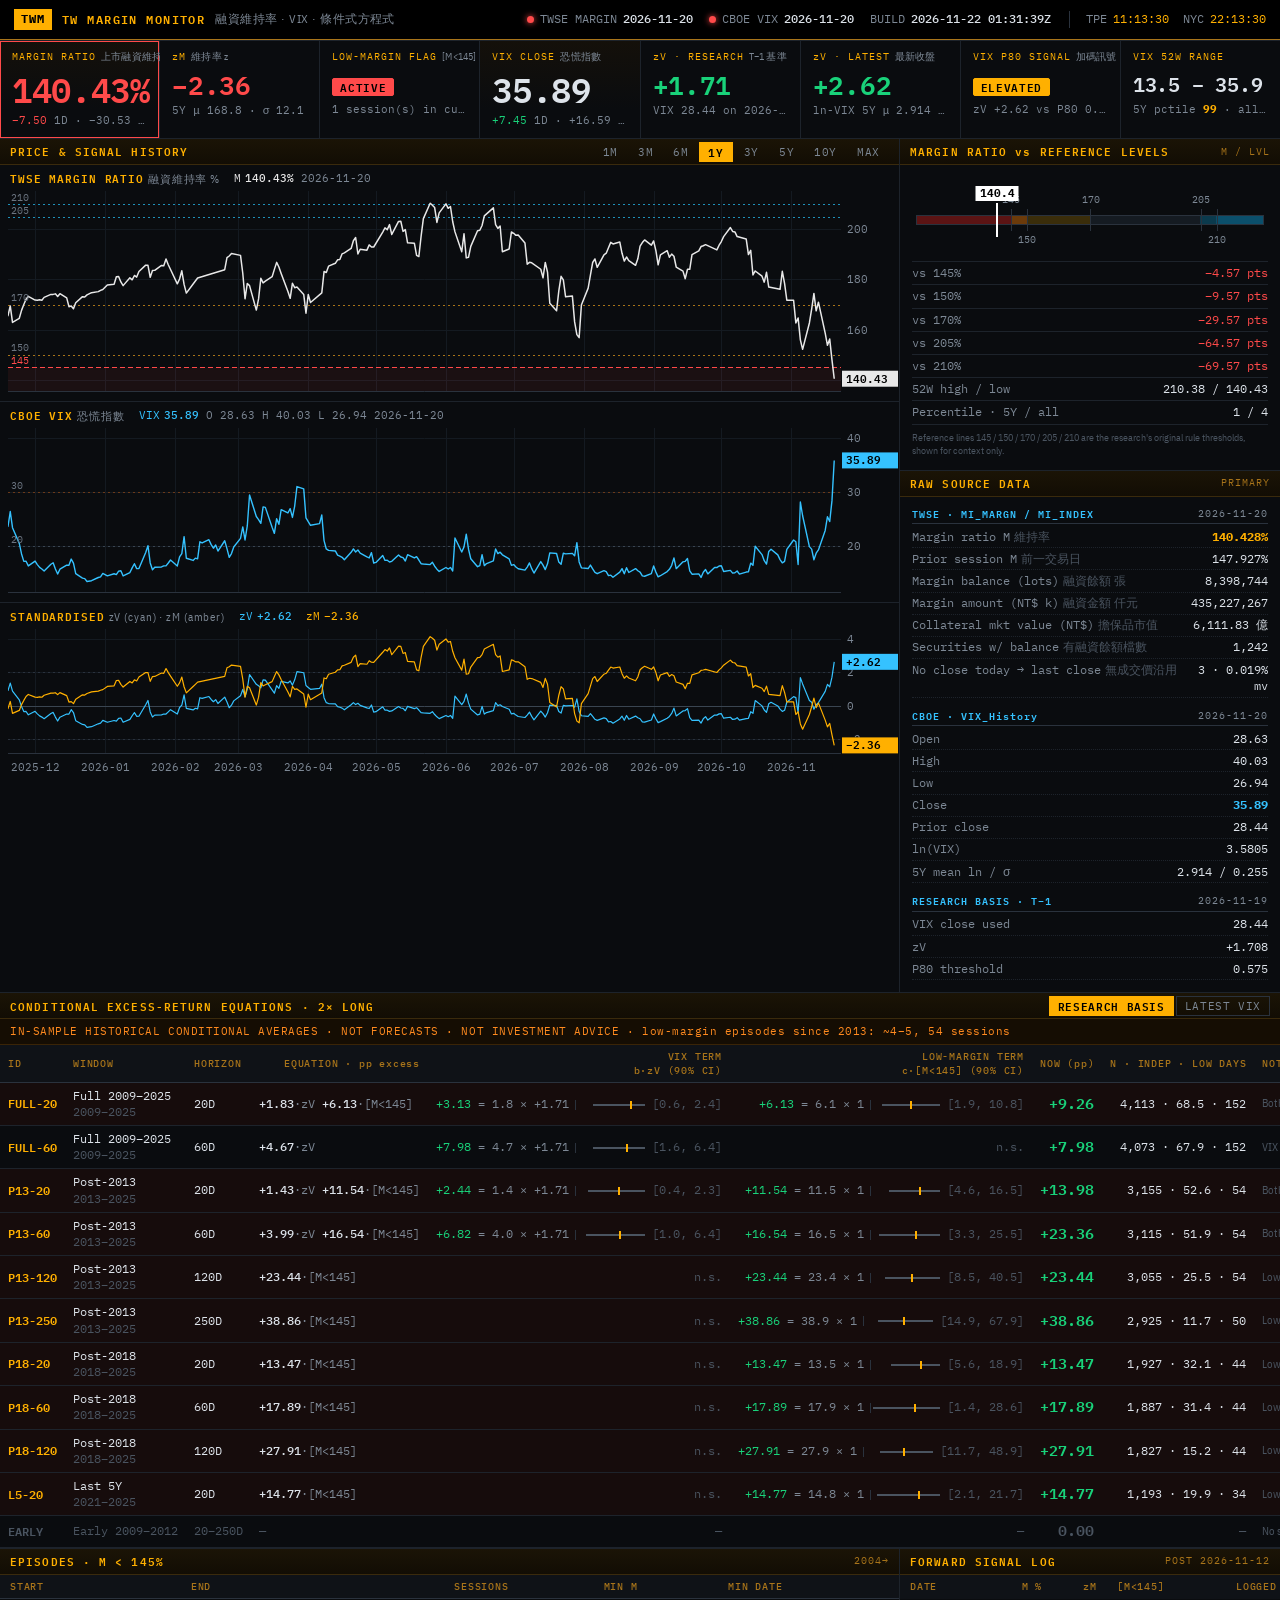
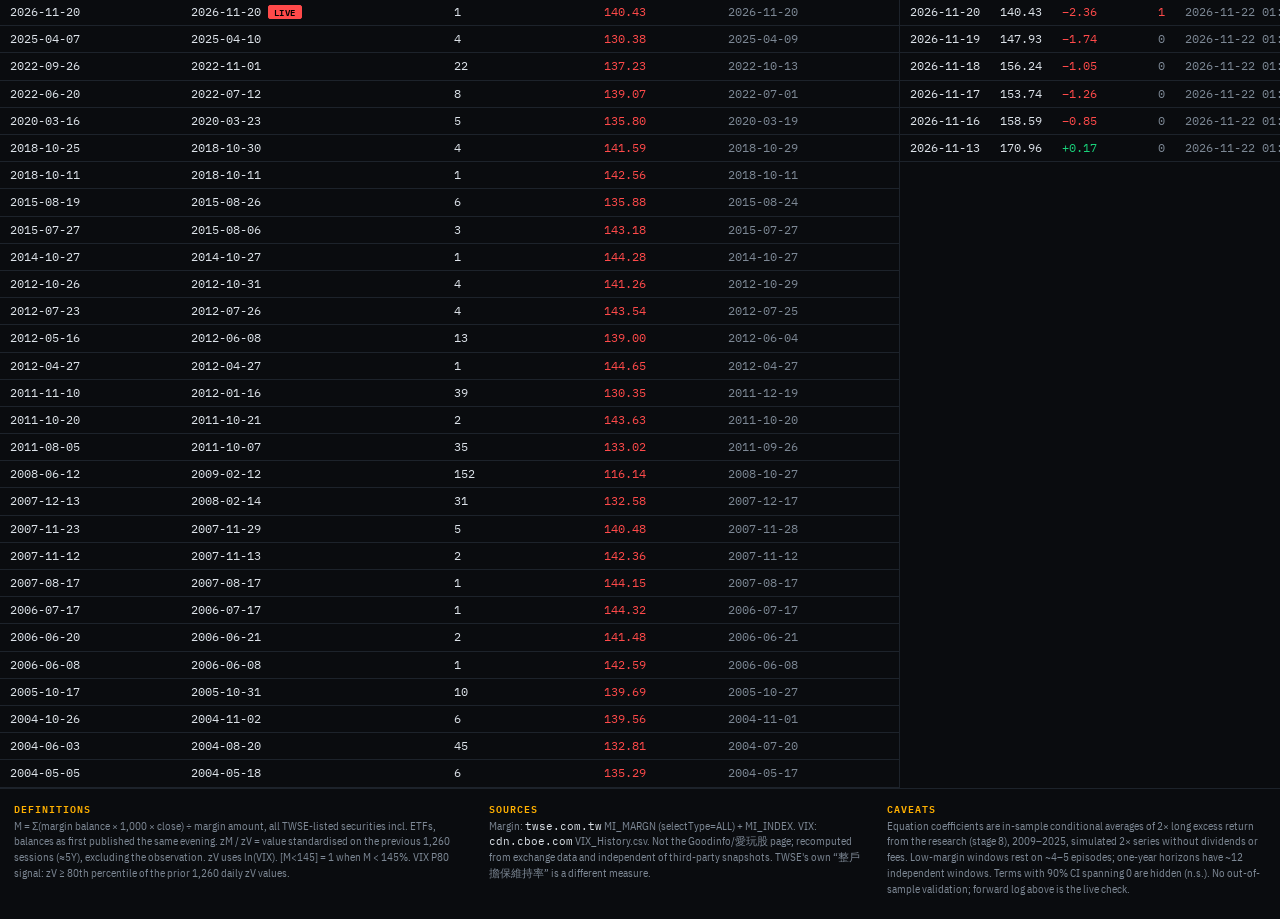
==== site/index.html @ 9c736bca "Initial commit: TW margin monitor (pipeline, dashboard, workflow) Co-Authored-By: Claude Sonnet 5.5 " ====
<!doctype html>
<html lang="en">
<head>
<meta charset="utf-8">
<meta name="viewport" content="width=device-width, initial-scale=1">
<title>TW Margin Monitor</title>
<meta name="description" content="Taiwan listed-market margin maintenance ratio and VIX monitor with regime-conditional excess-return equations.">
<link rel="preconnect" href="https://fonts.googleapis.com">
<link rel="preconnect" href="https://fonts.gstatic.com" crossorigin>
<link href="https://fonts.googleapis.com/css2?family=IBM+Plex+Mono:wght@400;500;600;700&family=IBM+Plex+Sans+Condensed:wght@400;500;600&display=swap" rel="stylesheet">
<link rel="stylesheet" href="style.css">
</head>
<body>
<div class="app" id="app">

  <!-- ===== COMMAND BAR ===== -->
  <header class="cmdbar">
    <div class="brand"><span class="brand-box">TWM</span><span class="brand-name">TW MARGIN MONITOR</span><span class="brand-sub">融資維持率 · VIX · 條件式方程式</span></div>
    <div class="feeds" id="feeds"></div>
    <div class="clocks">
      <div class="clk"><span class="k">TPE</span><span id="clkTPE">--:--:--</span></div>
      <div class="clk"><span class="k">NYC</span><span id="clkNYC">--:--:--</span></div>
    </div>
  </header>

  <!-- ===== STATUS STRIP ===== -->
  <section class="strip" id="strip" aria-label="Key readings"></section>

  <!-- ===== MAIN GRID ===== -->
  <main class="grid">

    <section class="panel charts" aria-label="Charts">
      <div class="ptitle">
        <span class="pt">PRICE &amp; SIGNAL HISTORY</span>
        <span class="range" id="range" role="tablist" aria-label="Range"></span>
      </div>
      <div class="chartwrap" id="chartwrap">
        <div class="pane" id="pane1"><canvas></canvas><div class="legend"></div></div>
        <div class="pane" id="pane2"><canvas></canvas><div class="legend"></div></div>
        <div class="pane" id="pane3"><canvas></canvas><div class="legend"></div></div>
      </div>
    </section>

    <aside class="side">
      <section class="panel" id="ladder">
        <div class="ptitle"><span class="pt">MARGIN RATIO vs REFERENCE LEVELS</span><span class="pc">M / LVL</span></div>
        <div class="pbody" id="ladderBody"></div>
      </section>
      <section class="panel" id="raw">
        <div class="ptitle"><span class="pt">RAW SOURCE DATA</span><span class="pc">PRIMARY</span></div>
        <div class="pbody" id="rawBody"></div>
      </section>
    </aside>

    <section class="panel models" id="models">
      <div class="ptitle">
        <span class="pt">CONDITIONAL EXCESS-RETURN EQUATIONS · 2× LONG</span>
        <span class="seg" id="basis" role="tablist" aria-label="VIX basis">
          <button data-b="research" class="on" title="Strict research definition: VIX of the last US session before the Taiwan date">RESEARCH BASIS</button>
          <button data-b="latest" title="Most recent VIX close available now">LATEST VIX</button>
        </span>
      </div>
      <div class="warn">IN-SAMPLE HISTORICAL CONDITIONAL AVERAGES &middot; NOT FORECASTS &middot; NOT INVESTMENT ADVICE &middot; low-margin episodes since 2013: ~4–5, 54 sessions</div>
      <div class="tablewrap"><table id="mtable"></table></div>
    </section>

    <section class="panel episodes" id="episodes">
      <div class="ptitle"><span class="pt">EPISODES · M &lt; 145%</span><span class="pc">2004→</span></div>
      <div class="tablewrap"><table id="etable"></table></div>
    </section>

    <section class="panel forward" id="forward">
      <div class="ptitle"><span class="pt">FORWARD SIGNAL LOG</span><span class="pc">POST 2026-11-12</span></div>
      <div class="tablewrap"><table id="ftable"></table></div>
    </section>

  </main>

  <footer class="foot" id="foot"></footer>
</div>
<script src="app.js"></script>
</body>
</html>
---- site/style.css ----
:root{
  --bg:#000;
  --panel:#0a0c0f;
  --panel2:#0f1217;
  --line:#1d232b;
  --line2:#2a323d;
  --amber:#ffb000;
  --amber-dim:#a8741a;
  --txt:#dde3ea;
  --mute:#7d8895;
  --faint:#4a5460;
  --up:#19d27a;
  --dn:#ff4a4a;
  --cyan:#35c2ff;
  --warn:#ff8a1f;
  --mono:"IBM Plex Mono","JetBrains Mono",ui-monospace,"Cascadia Mono",Consolas,monospace;
  --cond:"IBM Plex Sans Condensed","Arial Narrow",Arial,sans-serif;
}
*{box-sizing:border-box;margin:0;padding:0}
html,body{background:var(--bg);color:var(--txt);font-family:var(--mono);font-size:12px;line-height:1.35;-webkit-font-smoothing:antialiased}
body{min-height:100vh}
.app{display:flex;flex-direction:column;gap:1px;background:var(--line);min-height:100vh;max-width:1760px;margin:0 auto}
button{font:inherit;color:inherit;background:none;border:0;cursor:pointer}
.num{font-variant-numeric:tabular-nums}

/* command bar */
.cmdbar{display:flex;align-items:center;gap:18px;background:#000;padding:0 14px;height:40px;border-bottom:1px solid var(--amber-dim)}
.brand{display:flex;align-items:center;gap:10px;white-space:nowrap}
.brand-box{background:var(--amber);color:#000;font-weight:700;padding:2px 7px;letter-spacing:.08em}
.brand-name{color:var(--amber);font-weight:600;letter-spacing:.12em}
.brand-sub{color:var(--mute);font-family:var(--cond);letter-spacing:.04em}
.feeds{display:flex;gap:16px;margin-left:auto;align-items:center;white-space:nowrap}
.feed{display:flex;align-items:center;gap:6px;color:var(--mute)}
.feed b{color:var(--txt);font-weight:500}
.led{width:7px;height:7px;border-radius:50%;background:var(--up);box-shadow:0 0 6px var(--up)}
.led.stale{background:var(--warn);box-shadow:0 0 6px var(--warn)}
.led.dead{background:var(--dn);box-shadow:0 0 6px var(--dn)}
.clocks{display:flex;gap:14px;padding-left:16px;border-left:1px solid var(--line2)}
.clk{display:flex;gap:6px;color:var(--amber)}
.clk .k{color:var(--mute)}

/* status strip */
.strip{display:grid;grid-template-columns:repeat(8,1fr);gap:1px;background:var(--line)}
.tile{background:var(--panel);padding:9px 12px 10px;min-width:0;position:relative}
.tile .lbl{color:var(--amber);font-size:10px;letter-spacing:.1em;white-space:nowrap}
.tile .lbl i{font-style:normal;color:var(--mute);font-family:var(--cond);letter-spacing:.02em;margin-left:5px}
.tile .val{font-size:26px;font-weight:600;letter-spacing:-.01em;margin:3px 0 1px;font-variant-numeric:tabular-nums;white-space:nowrap}
.tile .sub{color:var(--mute);font-size:11px;white-space:nowrap;overflow:hidden;text-overflow:ellipsis}
.tile.hero{background:linear-gradient(180deg,#14100a,#0a0c0f 70%)}
.tile.hero .val{font-size:34px}
.tile.alert{box-shadow:inset 0 0 0 1px var(--dn)}
.tile.alert .val{color:var(--dn)}
.up{color:var(--up)}.dn{color:var(--dn)}.am{color:var(--amber)}.cy{color:var(--cyan)}.mu{color:var(--mute)}
.pill{display:inline-block;padding:1px 7px;font-size:11px;font-weight:600;letter-spacing:.06em;border:1px solid currentColor;border-radius:2px}
.pill.on{background:var(--dn);color:#000;border-color:var(--dn);animation:pulse 2s ease-in-out infinite}
.pill.on.am{background:var(--amber);border-color:var(--amber)}
.pill.off{color:var(--faint)}
@keyframes pulse{50%{opacity:.62}}
@media (prefers-reduced-motion:reduce){.pill.on{animation:none}}

/* grid */
.grid{display:grid;grid-template-columns:minmax(0,1fr) 380px;grid-template-areas:"charts side" "models models" "episodes forward";gap:1px;background:var(--line)}
.charts{grid-area:charts}.side{grid-area:side;display:flex;flex-direction:column;gap:1px;background:var(--line)}
.models{grid-area:models}.episodes{grid-area:episodes}.forward{grid-area:forward}
.grid{grid-template-columns:minmax(0,1fr) 380px}
.episodes,.forward{}
.panel{background:var(--panel);min-width:0}
.ptitle{display:flex;align-items:center;gap:10px;height:26px;padding:0 10px;background:linear-gradient(180deg,#1b1406,#120d04);border-bottom:1px solid #3a2a0c}
.pt{color:var(--amber);font-weight:600;letter-spacing:.1em;font-size:11px;white-space:nowrap}
.pc{margin-left:auto;color:var(--amber-dim);font-size:10px;letter-spacing:.1em}
.pbody{padding:10px 12px 12px}

/* range + segmented */
.range,.seg{margin-left:auto;display:flex;gap:2px}
.range button,.seg button{padding:2px 8px;color:var(--mute);font-size:10.5px;letter-spacing:.06em;border:1px solid transparent}
.range button:hover,.seg button:hover{color:var(--txt)}
.range button.on,.seg button.on{color:#000;background:var(--amber);font-weight:600}
.seg button{border-color:var(--line2)}
.seg button.on{border-color:var(--amber)}

/* charts */
.chartwrap{display:flex;flex-direction:column;gap:1px;background:var(--line)}
.pane{position:relative;background:var(--panel);height:236px}
.pane:nth-child(2){height:200px}
.pane:nth-child(3){height:172px}
.pane canvas{position:absolute;inset:0;width:100%;height:100%;display:block;cursor:crosshair}
.legend{position:absolute;left:10px;top:6px;display:flex;gap:14px;pointer-events:none;font-size:11px;white-space:nowrap}
.legend .t{color:var(--amber);letter-spacing:.08em;font-weight:600}
.legend .t i{font-style:normal;color:var(--mute);font-weight:400;font-family:var(--cond);margin-left:4px}
.legend .it b{font-weight:500;margin-left:4px;font-variant-numeric:tabular-nums}

/* ladder */
.lad{position:relative;height:74px;margin:6px 4px 0}
.lad-bar{position:absolute;left:0;right:0;top:34px;height:10px;display:flex;border:1px solid var(--line2)}
.lad-bar span{display:block;height:100%}
.lad-tick{position:absolute;top:28px;width:1px;height:22px;background:var(--line2)}
.lad-tick em{position:absolute;top:-16px;left:50%;transform:translateX(-50%);font-style:normal;color:var(--mute);font-size:10px}
.lad-tick.lo em{top:24px}
.lad-tick.cur{background:#fff;width:2px;top:22px;height:34px}
.lad-tick.cur em{top:-17px;color:#000;background:#fff;padding:0 4px;font-weight:700;font-size:11px}
.lad-tick.cur::after{content:"";position:absolute;left:-4px;bottom:-6px;border:5px solid transparent;border-bottom:0;border-top:6px solid #fff;display:none}
table.dist{width:100%;border-collapse:collapse;margin-top:6px}
table.dist td{padding:3px 0;border-top:1px solid var(--line);font-variant-numeric:tabular-nums}
table.dist td:first-child{color:var(--mute)}
table.dist td:last-child{text-align:right}
.lvl-note{color:var(--faint);font-size:10px;margin-top:6px;font-family:var(--cond)}

/* raw */
.rawgrp{margin-bottom:11px}
.rawgrp:last-child{margin-bottom:0}
.rawgrp h4{font-weight:600;font-size:10px;letter-spacing:.1em;color:var(--cyan);padding-bottom:3px;border-bottom:1px solid var(--line2);margin-bottom:2px;display:flex;justify-content:space-between}
.rawgrp h4 span{color:var(--mute);font-weight:400}
.kv{display:flex;justify-content:space-between;gap:10px;padding:2.5px 0;border-bottom:1px dotted var(--line)}
.kv .k{color:var(--mute);white-space:nowrap}
.kv .k i{font-style:normal;font-family:var(--cond);color:var(--faint);margin-left:4px}
.kv .v{font-variant-numeric:tabular-nums;text-align:right;color:var(--txt)}

/* tables */
.warn{padding:5px 10px;color:var(--warn);font-size:10.5px;letter-spacing:.05em;background:#150d03;border-bottom:1px solid #3a2406}
.tablewrap{overflow-x:auto}
table{width:100%;border-collapse:collapse;font-variant-numeric:tabular-nums}
th{color:var(--amber-dim);font-weight:500;font-size:10px;letter-spacing:.08em;text-align:right;padding:5px 10px;border-bottom:1px solid var(--line2);white-space:nowrap;background:var(--panel2);position:sticky;top:0}
th:first-child,td:first-child{text-align:left}
td{padding:5px 10px;text-align:right;border-bottom:1px solid var(--line);white-space:nowrap}
tr:hover td{background:#10141a}
td.eq{color:var(--mute);text-align:left}
td.eq b{color:var(--txt);font-weight:500}
td.note{color:var(--faint);text-align:left;font-family:var(--cond);font-size:11px}
td .id{color:var(--amber);font-weight:600}
td .cnt{color:var(--faint)}
tr.active td{background:#160c0c}
tr.active:hover td{background:#1d1010}
.big{font-size:15px;font-weight:600}
.ci{display:inline-block;position:relative;width:70px;height:10px;vertical-align:middle;margin-left:6px}
.ci i{position:absolute;top:4px;height:2px;background:var(--faint)}
.ci b{position:absolute;top:1px;width:2px;height:8px;background:var(--amber)}
.ci u{position:absolute;top:0;width:1px;height:10px;background:var(--line2);text-decoration:none}
tr.early td{color:var(--faint)}
#mtable td,#mtable th{padding:5px 8px}
#mtable td:nth-child(-n+3),#mtable th:nth-child(-n+3){text-align:left}
#mtable td:nth-child(4){min-width:128px}
#etable td,#etable th{text-align:left}
.episodes,.forward{min-height:120px}
.empty{padding:16px 12px;color:var(--faint)}

/* footer */
.foot{background:var(--panel);padding:12px 14px 22px;color:var(--mute);font-size:10.5px;display:grid;grid-template-columns:1.2fr 1fr 1fr;gap:20px;font-family:var(--cond);line-height:1.5}
.foot b{color:var(--amber);font-family:var(--mono);font-size:10px;letter-spacing:.1em;display:block;margin-bottom:3px;font-weight:600}
.foot code{font-family:var(--mono);color:var(--txt)}

@media (max-width:1180px){
  .grid{grid-template-columns:1fr;grid-template-areas:"charts" "side" "models" "episodes" "forward"}
  .strip{grid-template-columns:repeat(4,1fr)}
  .side{flex-direction:row}.side .panel{flex:1;min-width:0}
  .foot{grid-template-columns:1fr}
  .cmdbar{height:auto;min-height:40px;flex-wrap:wrap;padding:6px 14px;gap:6px 16px}
  .feeds{flex-wrap:wrap;gap:4px 14px;white-space:normal}
  .clocks{border-left:0;padding-left:0}
}
@media (max-width:760px){
  .strip{grid-template-columns:repeat(2,1fr)}
  .side{flex-direction:column}
  .brand-sub,.clocks{display:none}
  .cmdbar{height:auto;min-height:40px;flex-wrap:wrap;padding:6px 12px;gap:6px 14px}
  .feeds{margin-left:0;flex-wrap:wrap;gap:6px 14px}
  .tile .val{font-size:22px}.tile.hero .val{font-size:28px}
  .pane{height:200px}.pane:nth-child(2){height:170px}.pane:nth-child(3){height:150px}
  .ptitle{height:auto;min-height:26px;flex-wrap:wrap;padding:3px 10px}
}
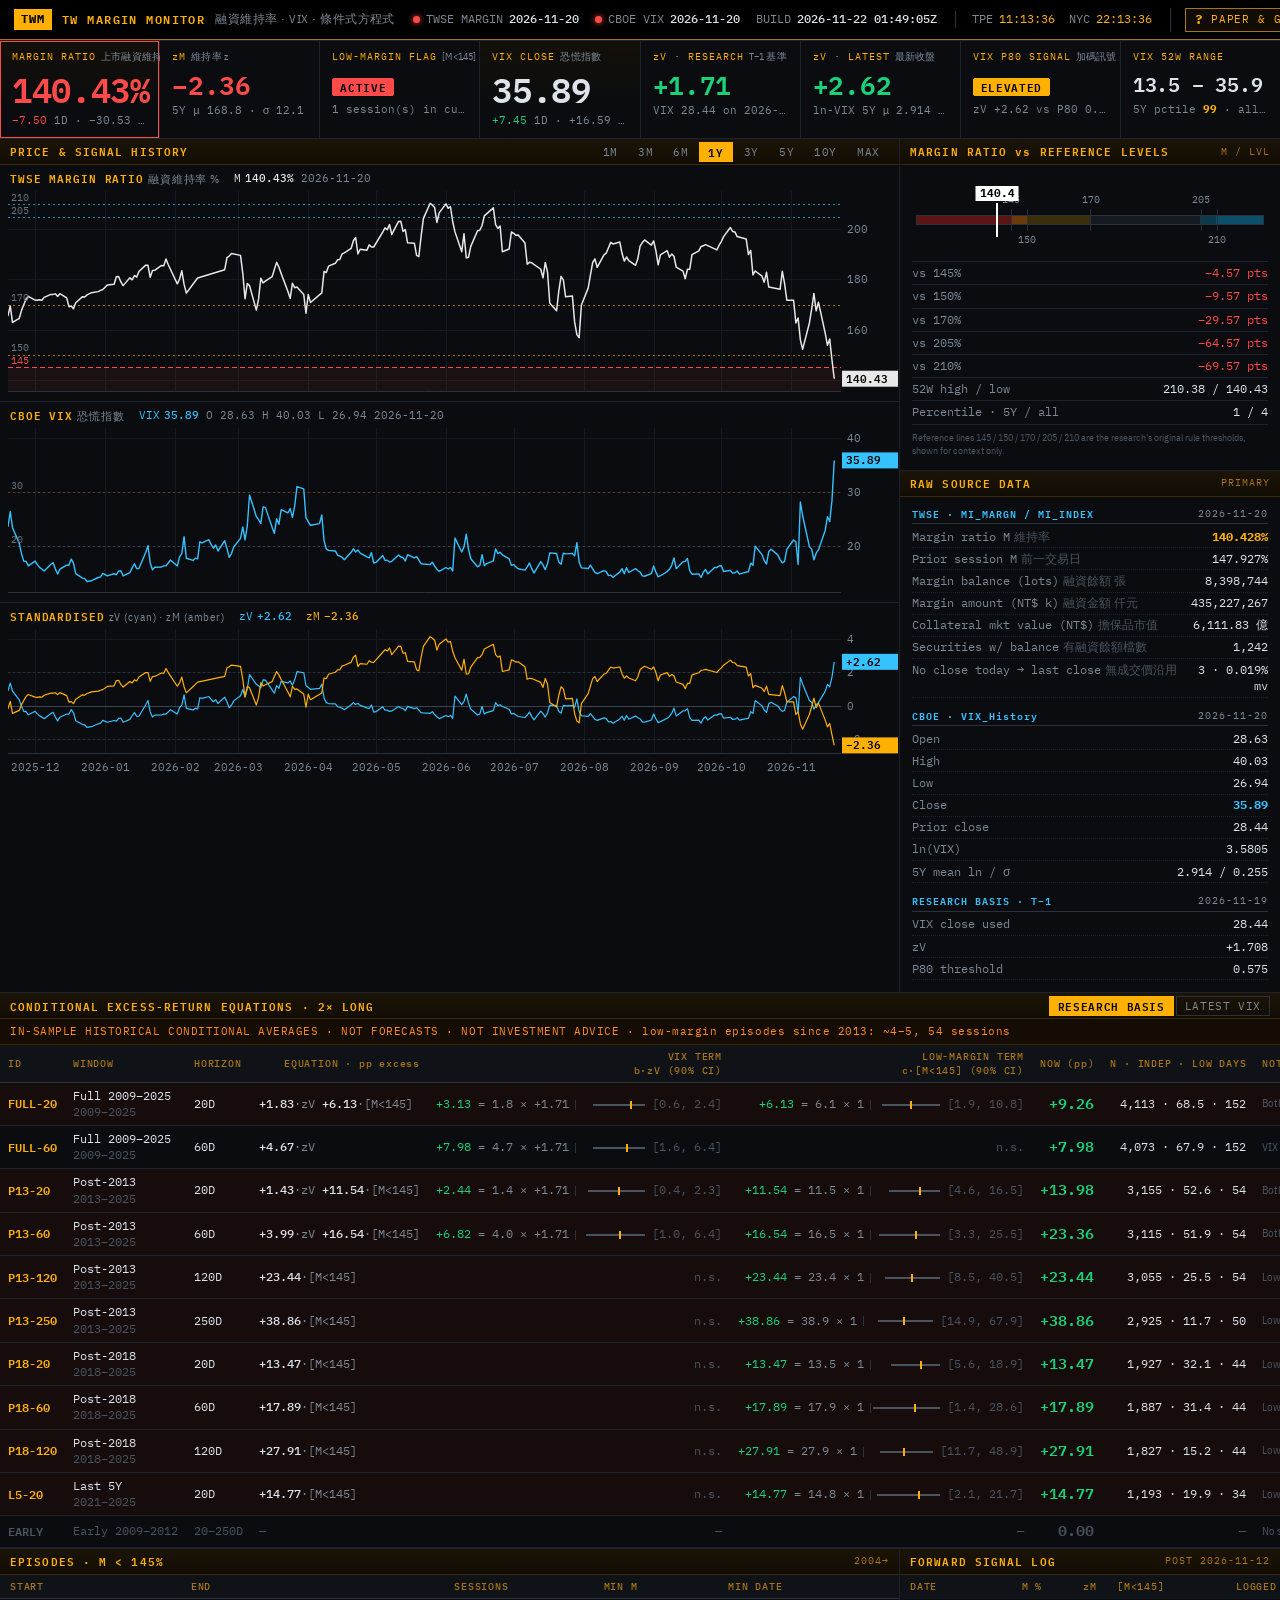
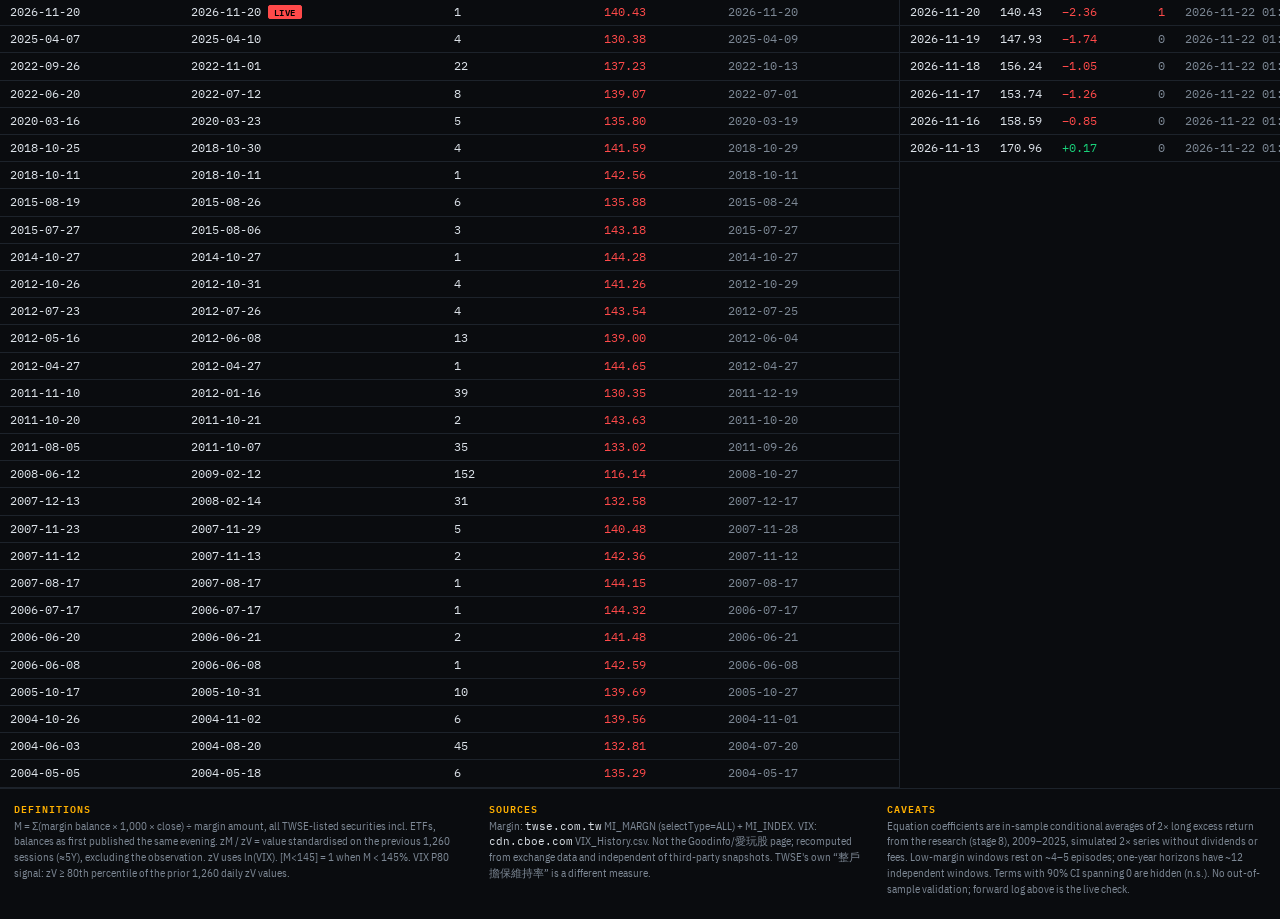
==== commit a692f5f9: "site: add fullscreen toggle, paper & guide page (additive; dashboard untouched) Co-Authored-By: Clau" ====
--- a/site/index.html
+++ b/site/index.html
@@ -21,6 +21,10 @@
       <div class="clk"><span class="k">TPE</span><span id="clkTPE">--:--:--</span></div>
       <div class="clk"><span class="k">NYC</span><span id="clkNYC">--:--:--</span></div>
     </div>
+    <nav class="tools" aria-label="Page tools">
+      <a class="tbtn" href="guide.html" title="Research paper and how-to-read guide"><span class="ico">?</span><span class="lab">PAPER &amp; GUIDE<i>論文與教學</i></span></a>
+      <button class="tbtn" id="fsBtn" type="button" aria-pressed="false" title="Enter fullscreen (F)"><span class="ico">⤢</span><span class="lab">FULLSCREEN</span></button>
+    </nav>
   </header>
 
   <!-- ===== STATUS STRIP ===== -->
@@ -79,5 +83,6 @@
   <footer class="foot" id="foot"></footer>
 </div>
 <script src="app.js"></script>
+<script src="ui.js"></script>
 </body>
 </html>
--- a/site/style.css
+++ b/site/style.css
@@ -167,3 +167,13 @@
   .pane{height:200px}.pane:nth-child(2){height:170px}.pane:nth-child(3){height:150px}
   .ptitle{height:auto;min-height:26px;flex-wrap:wrap;padding:3px 10px}
 }
+
+/* ---- header tools (fullscreen + guide link) ---- */
+.tools{display:flex;gap:6px;align-items:center;padding-left:14px;border-left:1px solid var(--line2);white-space:nowrap}
+.tbtn{display:inline-flex;align-items:center;gap:7px;height:24px;padding:0 9px;border:1px solid var(--amber-dim);color:var(--amber);background:#120d04;font-size:10.5px;letter-spacing:.08em;text-decoration:none;cursor:pointer}
+.tbtn:hover,.tbtn:focus-visible{background:var(--amber);color:#000;outline:none}
+.tbtn .ico{font-size:13px;line-height:1;font-weight:700}
+.tbtn .lab i{font-style:normal;font-family:var(--cond);letter-spacing:.02em;margin-left:6px;opacity:.75}
+.tbtn[hidden]{display:none}
+@media (max-width:760px){.tools{border-left:0;padding-left:0;width:100%}.tbtn .lab i{display:none}}
+@media (max-width:1180px){.tools{border-left:0;padding-left:0}}
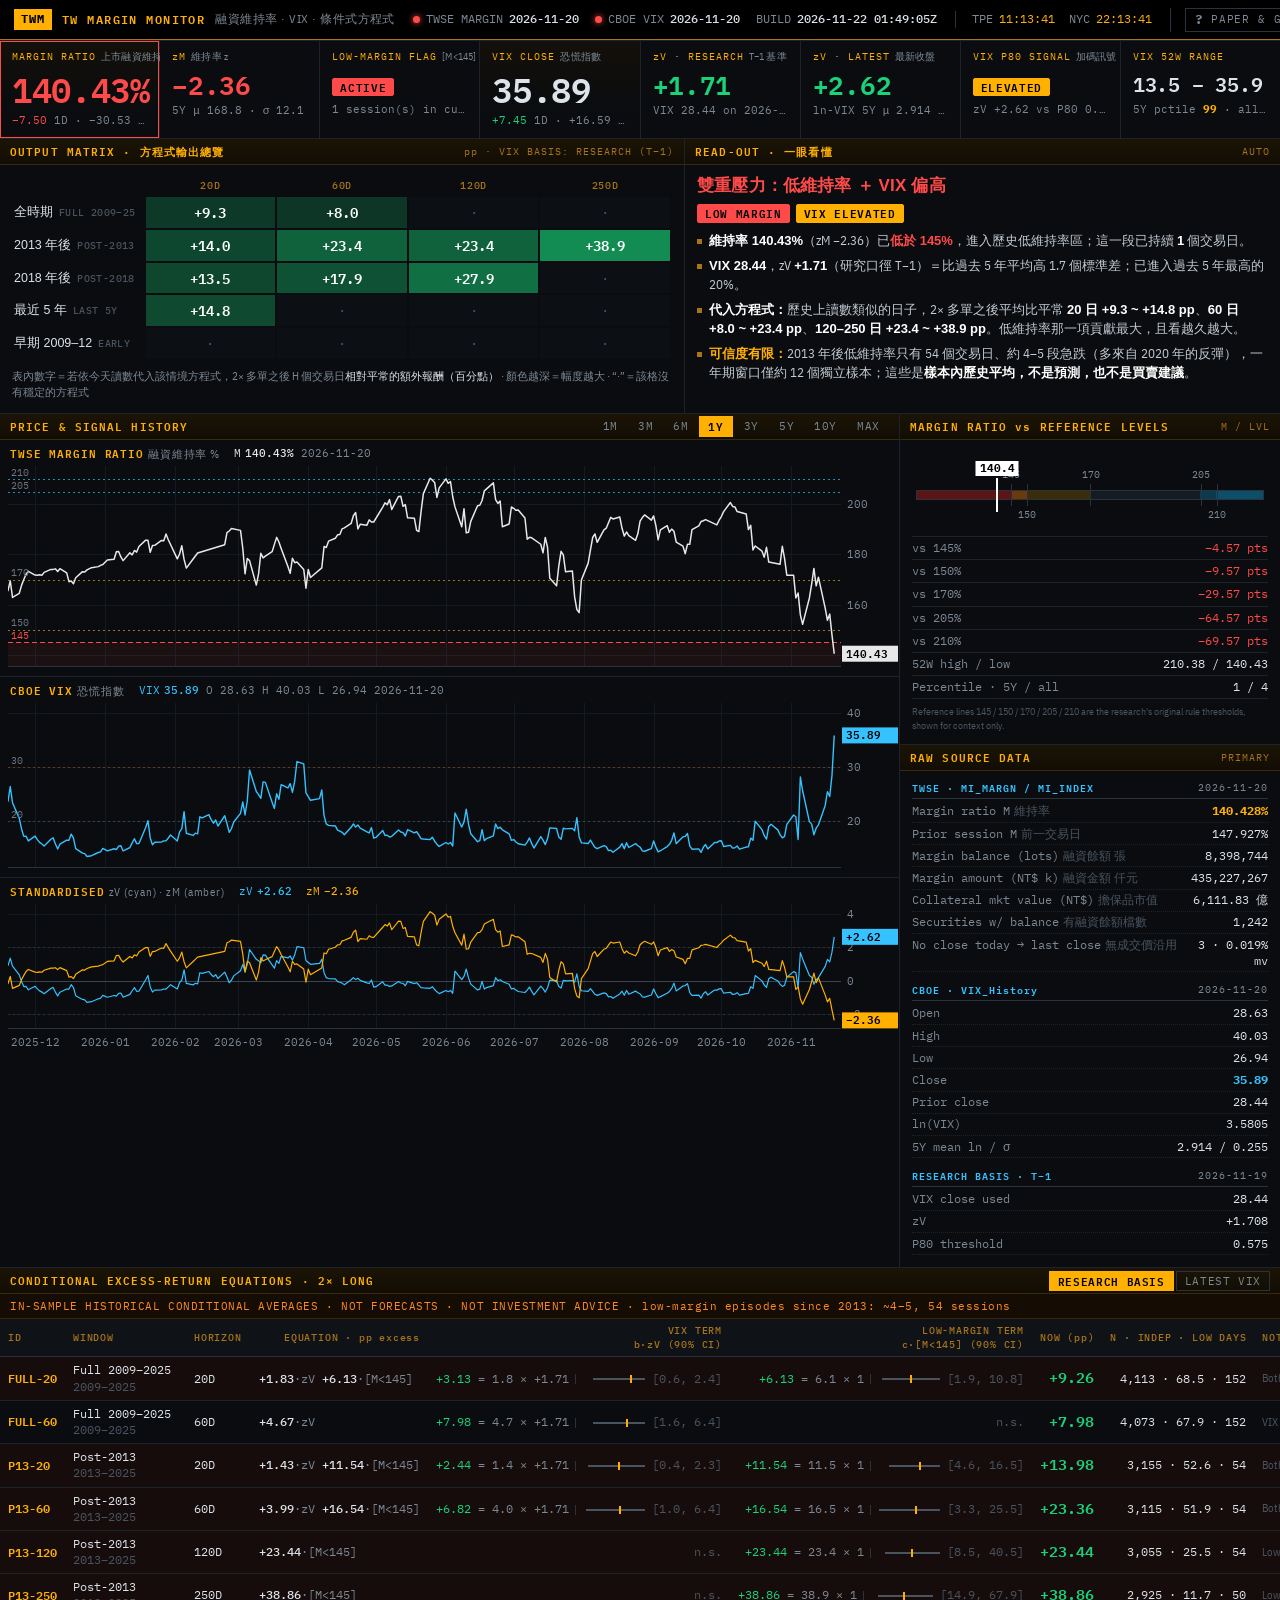
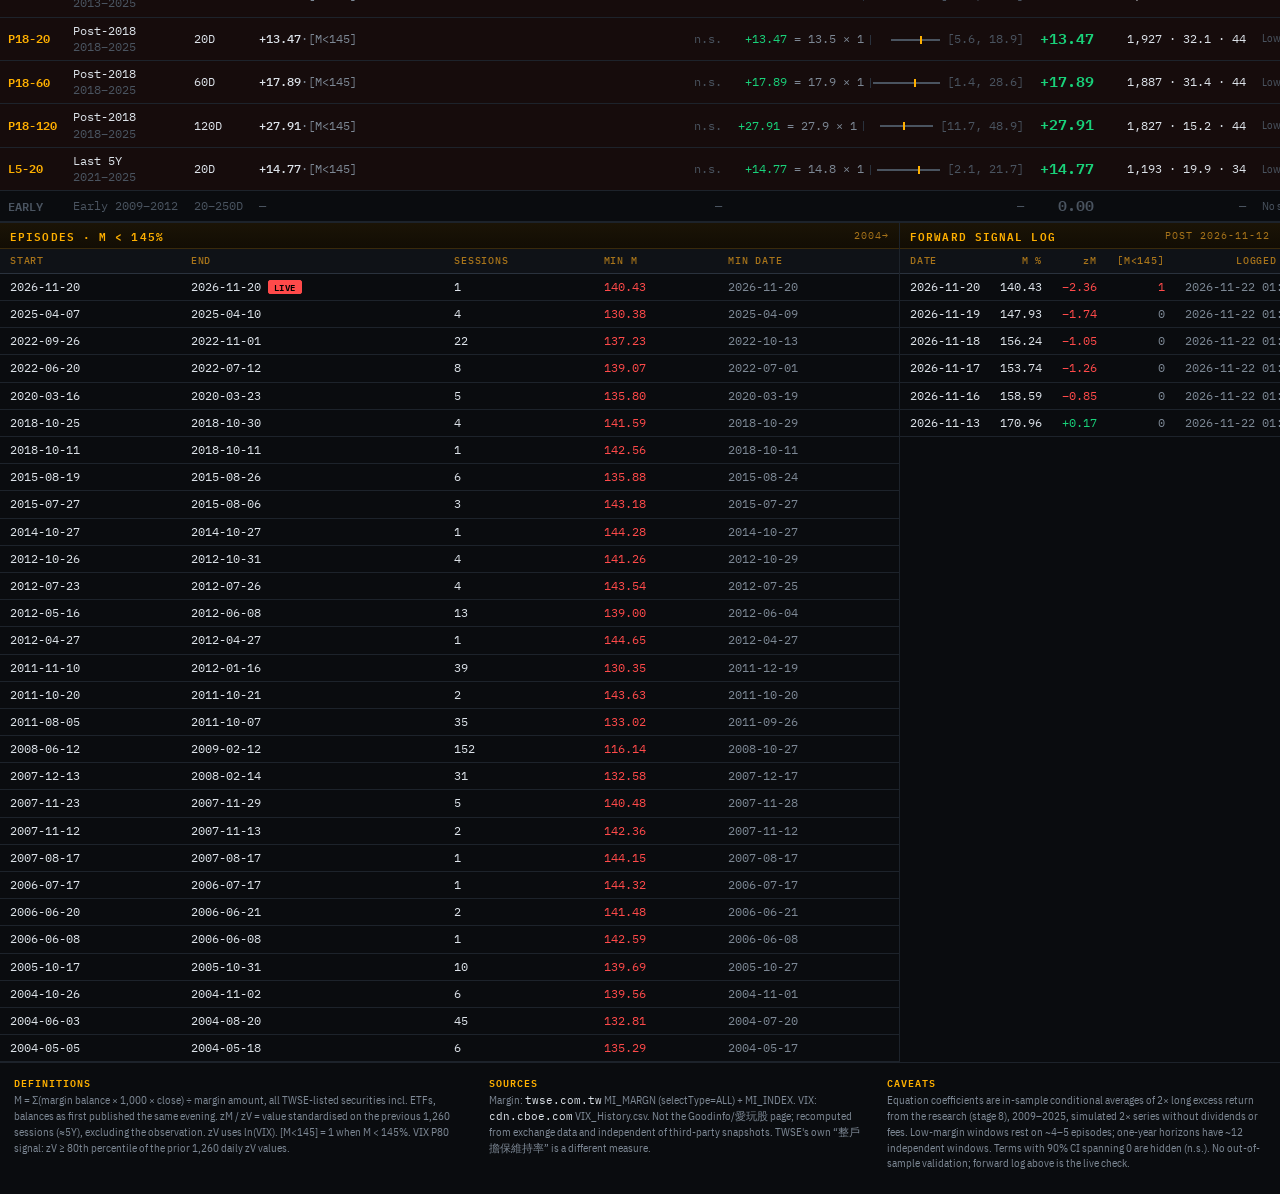
==== commit b00ce714: "site: add output summary heat-map + read-out; mute header buttons Co-Authored-By: Claude Sonnet 5.5 " ====
--- a/site/index.html
+++ b/site/index.html
@@ -29,6 +29,9 @@
 
   <!-- ===== STATUS STRIP ===== -->
   <section class="strip" id="strip" aria-label="Key readings"></section>
+
+  <!-- ===== OUTPUT SUMMARY ===== -->
+  <section class="sum" id="summary" aria-label="Equation output summary"></section>
 
   <!-- ===== MAIN GRID ===== -->
   <main class="grid">
@@ -83,6 +86,7 @@
   <footer class="foot" id="foot"></footer>
 </div>
 <script src="app.js"></script>
+<script src="summary.js"></script>
 <script src="ui.js"></script>
 </body>
 </html>
--- a/site/style.css
+++ b/site/style.css
@@ -170,10 +170,34 @@
 
 /* ---- header tools (fullscreen + guide link) ---- */
 .tools{display:flex;gap:6px;align-items:center;padding-left:14px;border-left:1px solid var(--line2);white-space:nowrap}
-.tbtn{display:inline-flex;align-items:center;gap:7px;height:24px;padding:0 9px;border:1px solid var(--amber-dim);color:var(--amber);background:#120d04;font-size:10.5px;letter-spacing:.08em;text-decoration:none;cursor:pointer}
-.tbtn:hover,.tbtn:focus-visible{background:var(--amber);color:#000;outline:none}
+.tbtn{display:inline-flex;align-items:center;gap:7px;height:24px;padding:0 9px;border:1px solid var(--line2);color:var(--mute);background:transparent;font-size:10.5px;letter-spacing:.08em;text-decoration:none;cursor:pointer}
+.tbtn:hover,.tbtn:focus-visible{color:var(--txt);border-color:#4a5460;background:#10141a;outline:none}
 .tbtn .ico{font-size:13px;line-height:1;font-weight:700}
 .tbtn .lab i{font-style:normal;font-family:var(--cond);letter-spacing:.02em;margin-left:6px;opacity:.75}
 .tbtn[hidden]{display:none}
 @media (max-width:760px){.tools{border-left:0;padding-left:0;width:100%}.tbtn .lab i{display:none}}
 @media (max-width:1180px){.tools{border-left:0;padding-left:0}}
+
+/* ---- output summary (top) ---- */
+.sum{display:grid;grid-template-columns:minmax(0,1.15fr) minmax(0,1fr);gap:1px;background:var(--line)}
+.sum-l,.sum-r{background:var(--panel);min-width:0}
+.sum-body{padding:10px 12px 12px}
+table.hm{width:100%;border-collapse:separate;border-spacing:2px;table-layout:fixed}
+table.hm th{background:none;position:static;text-align:center;color:var(--amber-dim);font-size:10px;padding:2px 0;border:0}
+table.hm th.rl{text-align:left;color:var(--txt);font-family:var(--cond);font-size:12.5px;font-weight:500;letter-spacing:0;width:30%;white-space:nowrap}
+table.hm th.rl i{font-style:normal;color:var(--faint);font-family:var(--mono);font-size:9.5px;margin-left:6px;letter-spacing:.04em}
+table.hm td{text-align:center;padding:6px 0;border:0;font-weight:600;font-size:14px;font-variant-numeric:tabular-nums}
+table.hm td.v{color:#fff;cursor:help}
+table.hm td.na{color:var(--faint);background:#0c0f13;font-weight:400}
+table.hm tr:hover td{background:revert-layer}
+.hm-leg{margin-top:8px;color:var(--mute);font-size:11px;font-family:var(--cond);line-height:1.45}
+.hm-leg b{color:var(--txt);font-weight:500}
+.sum-head{font-family:var(--cond);font-size:17px;font-weight:600;letter-spacing:.01em;margin-bottom:6px}
+.sum-pills{display:flex;gap:6px;margin-bottom:8px;flex-wrap:wrap}
+.sum-r ul{list-style:none;display:flex;flex-direction:column;gap:5px;font-family:var(--cond);font-size:13px;line-height:1.5;color:#c3cbd4}
+.sum-r li{padding-left:12px;position:relative}
+.sum-r li::before{content:"";position:absolute;left:0;top:.62em;width:5px;height:5px;background:var(--amber-dim)}
+.sum-r li b{color:#fff;font-weight:600}
+.sum-r li b.dn{color:var(--dn)}.sum-r li b.am{color:var(--amber)}
+@media (max-width:1180px){.sum{grid-template-columns:1fr}}
+@media (max-width:560px){table.hm th.rl i{display:none}table.hm td{font-size:12.5px}}
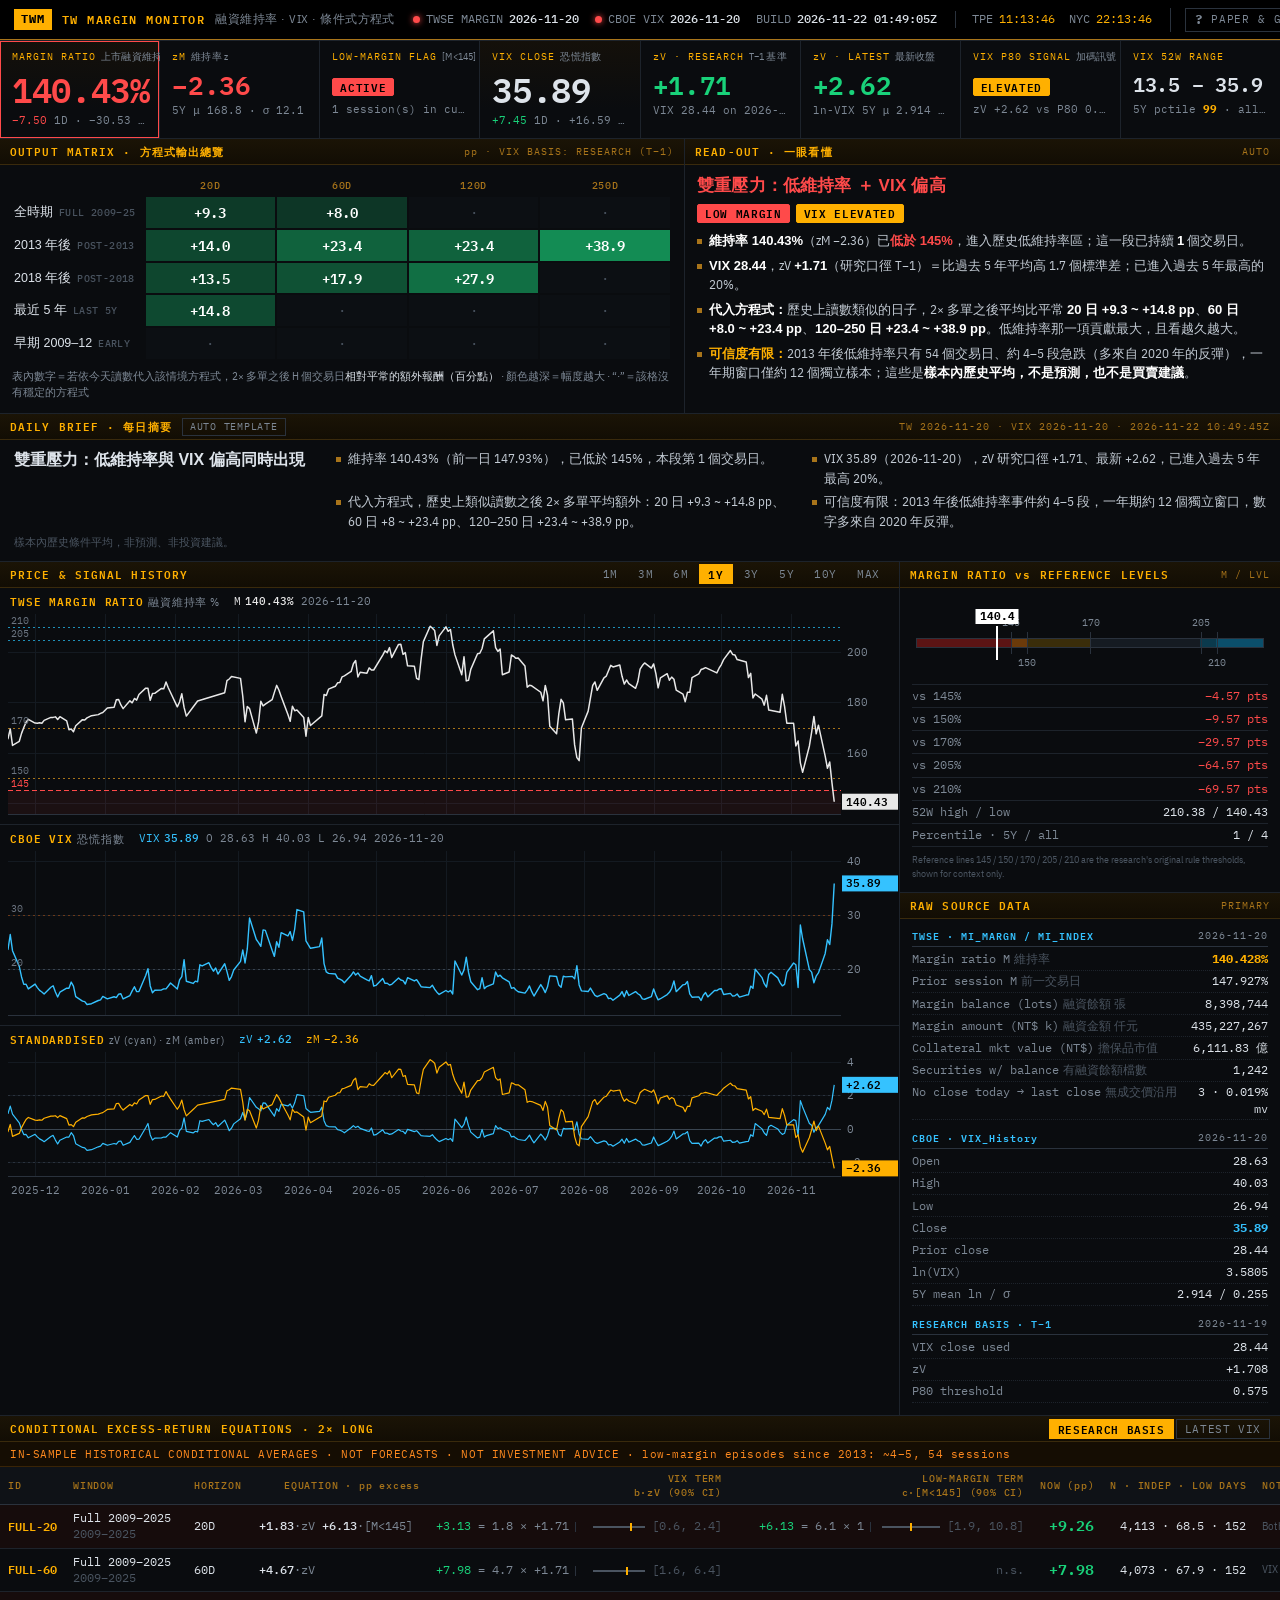
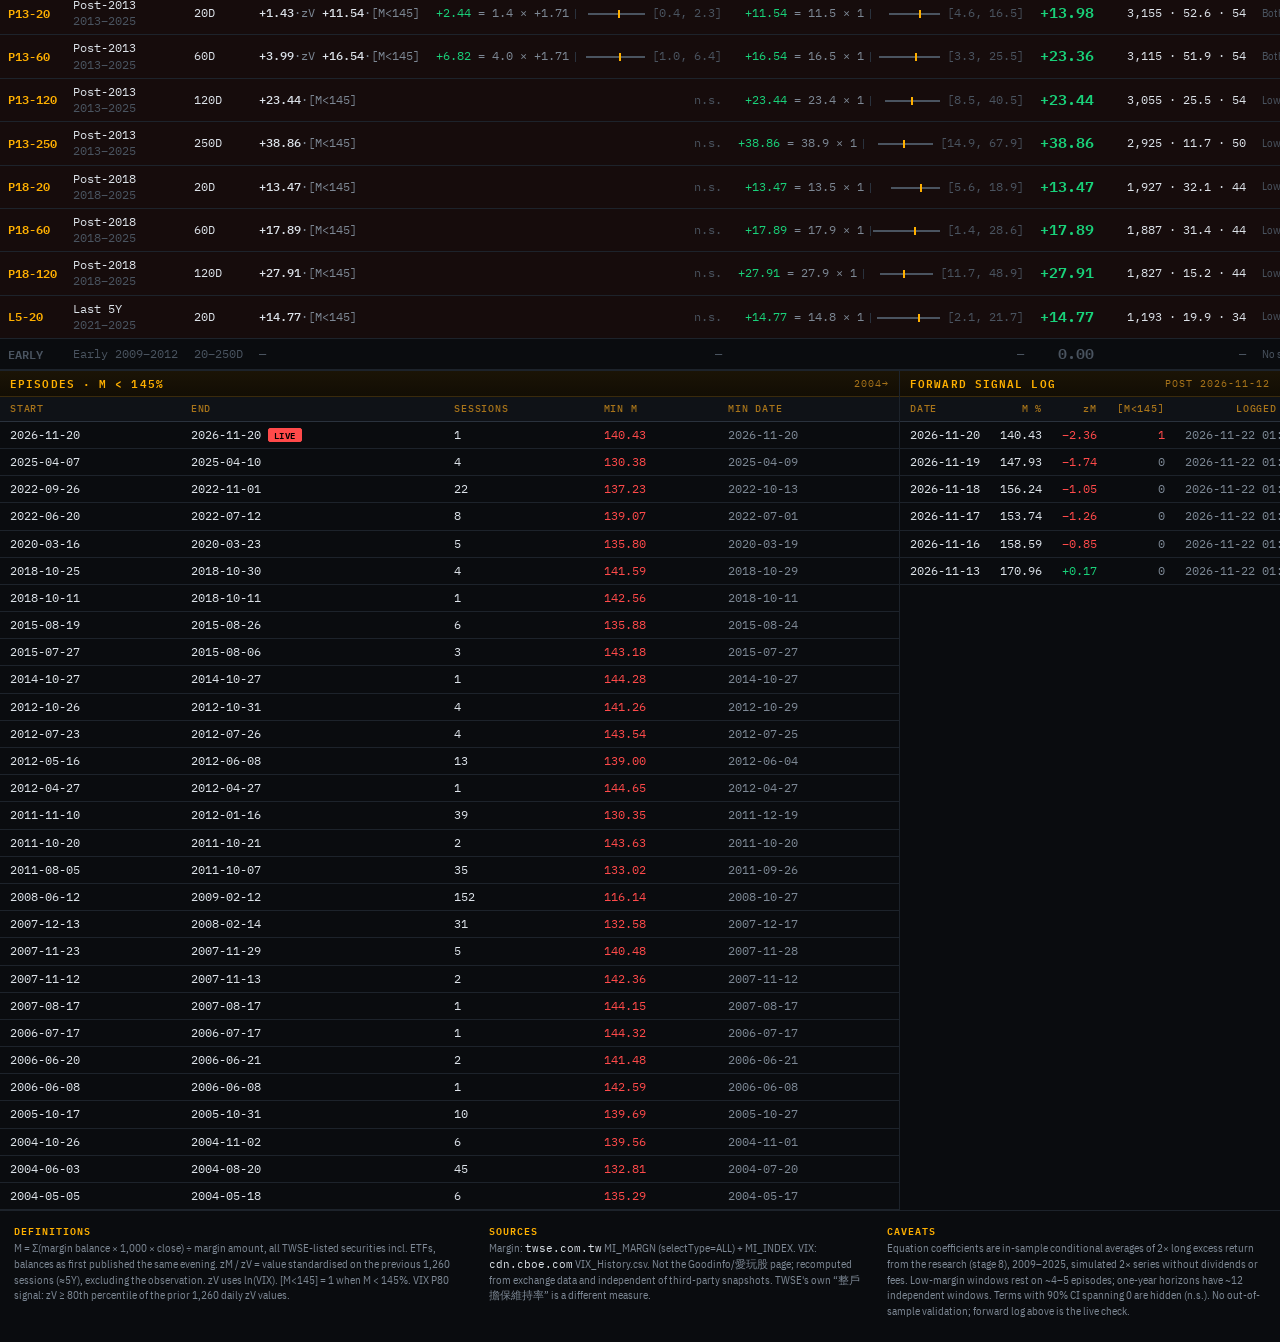
==== commit 64f21a41: "feat: AI daily brief (verified, free GitHub Models), failure issues, stale-data watchdog Co-Authored" ====
--- a/site/index.html
+++ b/site/index.html
@@ -32,6 +32,9 @@
 
   <!-- ===== OUTPUT SUMMARY ===== -->
   <section class="sum" id="summary" aria-label="Equation output summary"></section>
+
+  <!-- ===== DAILY BRIEF ===== -->
+  <section class="brief" id="brief" aria-label="Daily brief" hidden></section>
 
   <!-- ===== MAIN GRID ===== -->
   <main class="grid">
@@ -87,6 +90,7 @@
 </div>
 <script src="app.js"></script>
 <script src="summary.js"></script>
+<script src="brief.js"></script>
 <script src="ui.js"></script>
 </body>
 </html>
--- a/site/style.css
+++ b/site/style.css
@@ -201,3 +201,17 @@
 .sum-r li b.dn{color:var(--dn)}.sum-r li b.am{color:var(--amber)}
 @media (max-width:1180px){.sum{grid-template-columns:1fr}}
 @media (max-width:560px){table.hm th.rl i{display:none}table.hm td{font-size:12.5px}}
+
+/* ---- daily brief ---- */
+.brief{background:var(--panel)}
+.brief[hidden]{display:none}
+.brief .ptitle{gap:10px}
+.btag{padding:0 7px;border:1px solid var(--line2);color:var(--mute);font-size:9.5px;letter-spacing:.08em;line-height:16px}
+.btag.llm{color:var(--cyan);border-color:#1f6c8c}
+.brief-body{padding:9px 14px 11px;display:grid;grid-template-columns:minmax(220px,300px) 1fr;gap:4px 22px;align-items:start}
+.brief-head{font-family:var(--cond);font-size:16px;font-weight:600;line-height:1.35;color:var(--txt)}
+.brief-body ul{list-style:none;display:grid;grid-template-columns:1fr 1fr;gap:4px 22px;font-family:var(--cond);font-size:13px;line-height:1.5;color:#c3cbd4}
+.brief-body li{padding-left:12px;position:relative}
+.brief-body li::before{content:"";position:absolute;left:0;top:.62em;width:5px;height:5px;background:var(--amber-dim)}
+.brief-foot{grid-column:1 / -1;color:var(--faint);font-size:11px;font-family:var(--cond)}
+@media (max-width:1180px){.brief-body{grid-template-columns:1fr}.brief-body ul{grid-template-columns:1fr}}
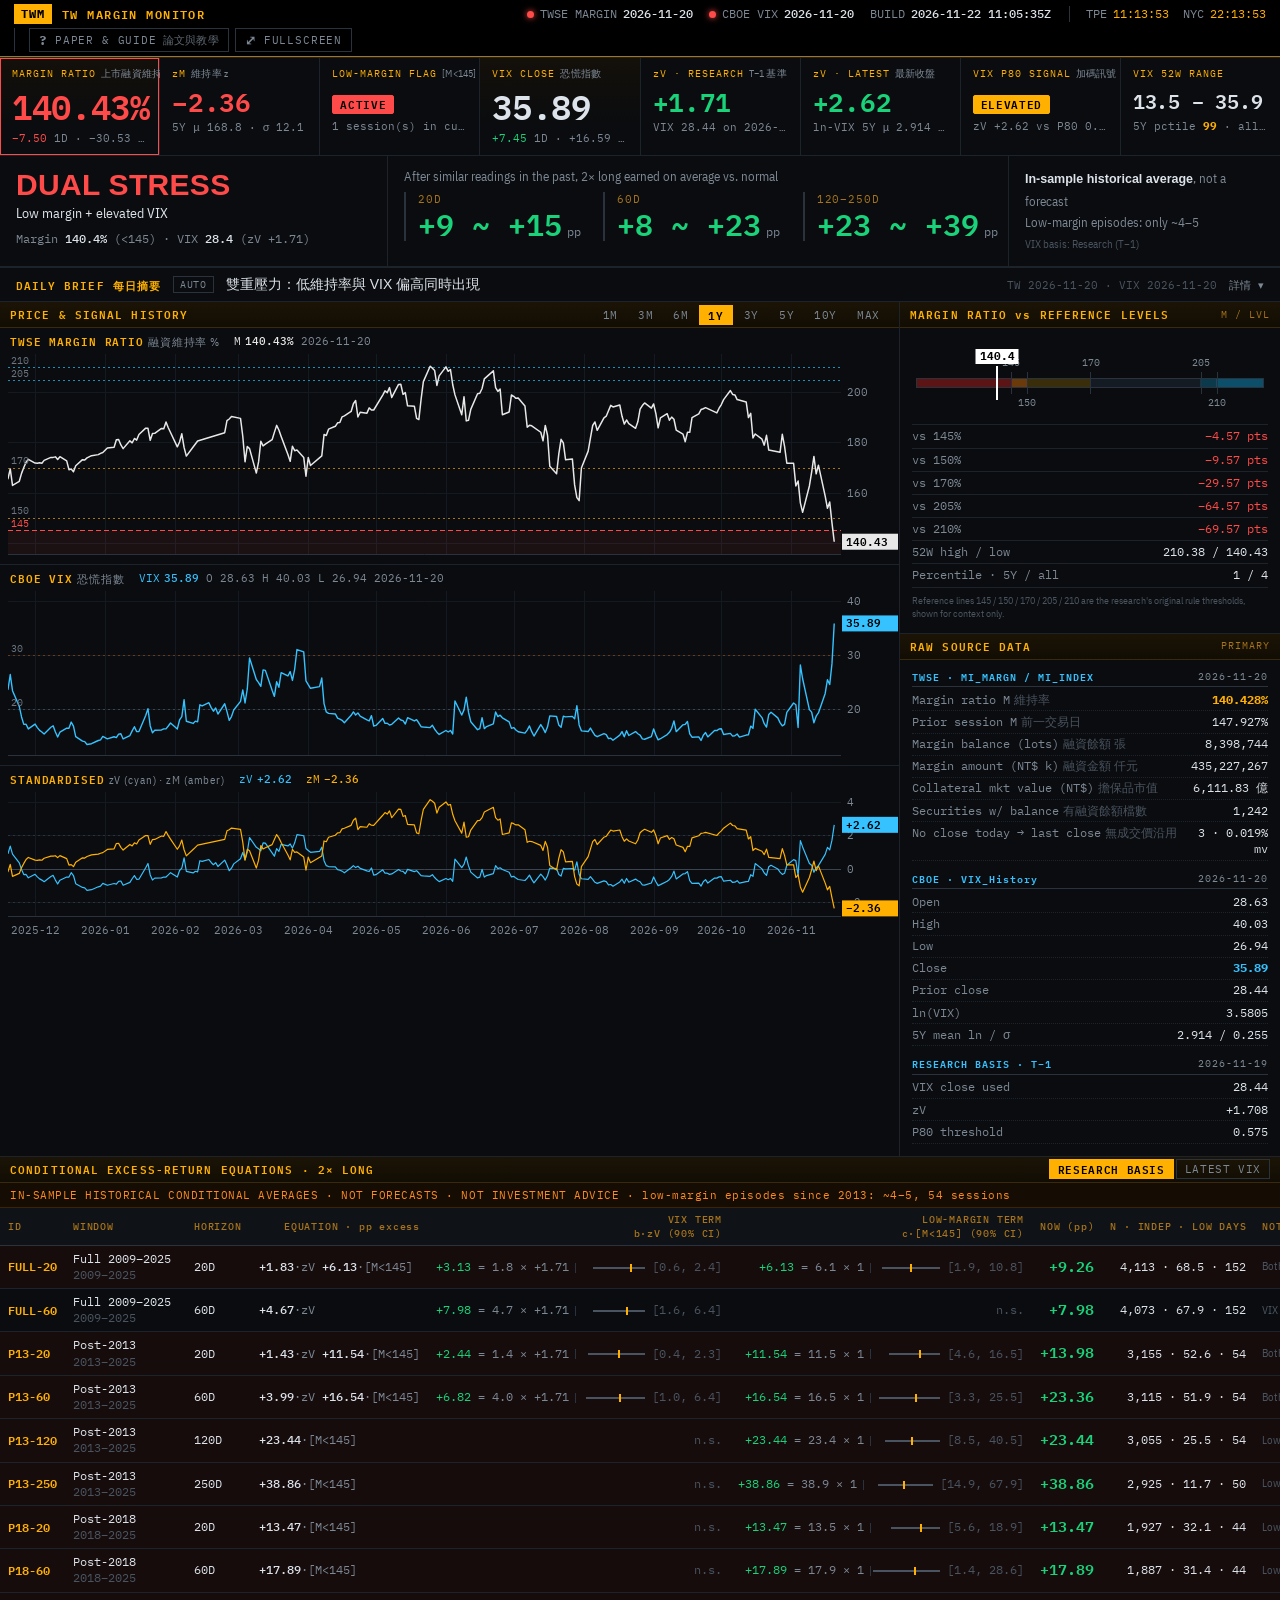
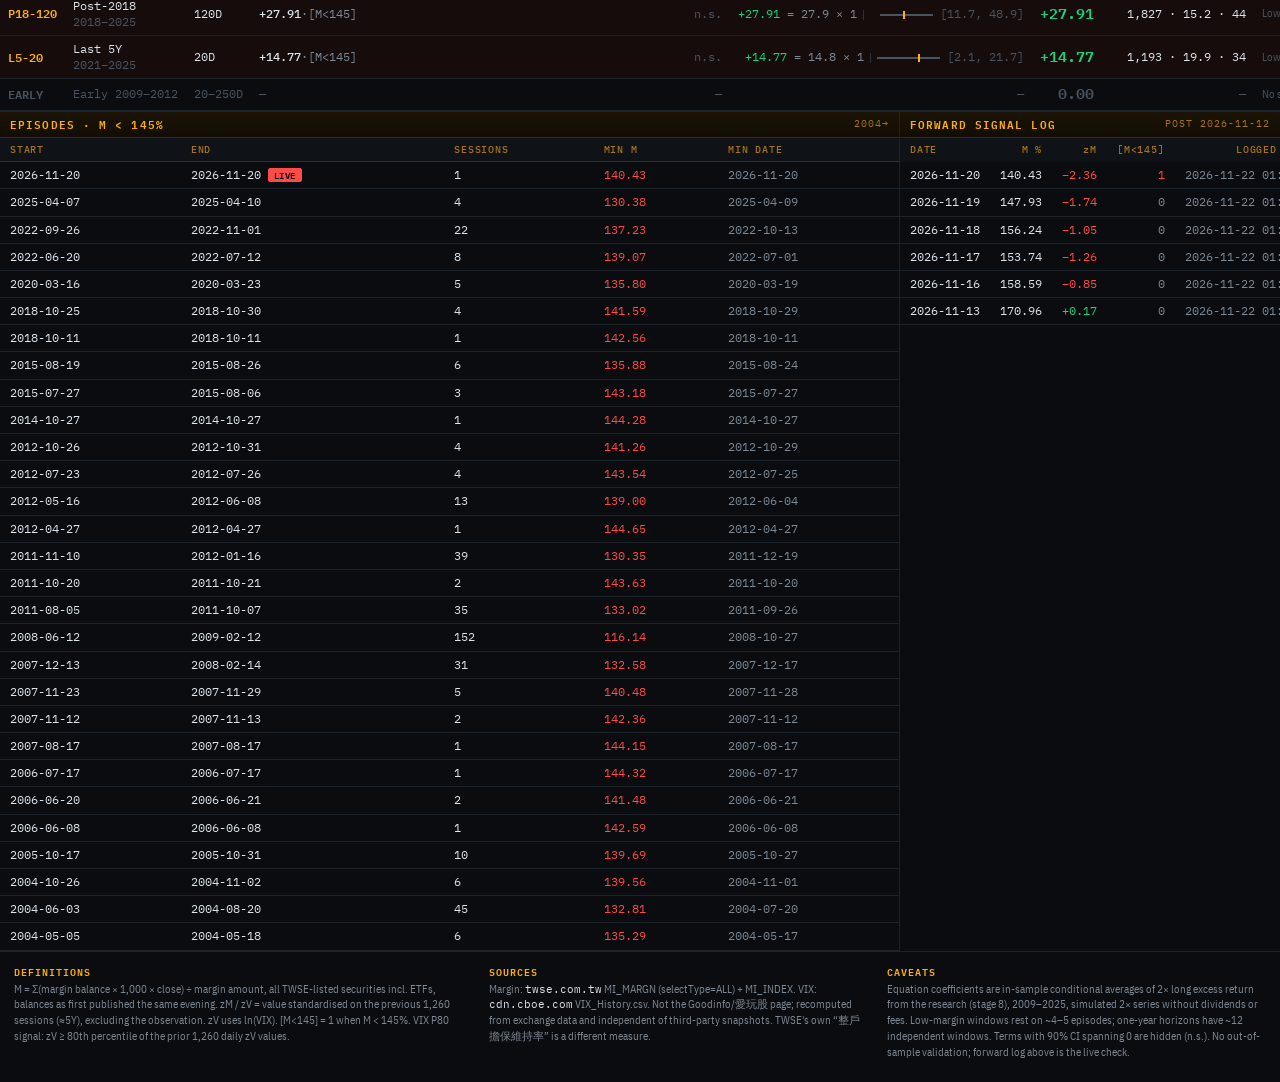
==== commit af96a602: "site: English wording for the top summary and brand subtitle Co-Authored-By: Claude Sonnet 5.5 <nore" ====
--- a/site/index.html
+++ b/site/index.html
@@ -15,7 +15,7 @@
 
   <!-- ===== COMMAND BAR ===== -->
   <header class="cmdbar">
-    <div class="brand"><span class="brand-box">TWM</span><span class="brand-name">TW MARGIN MONITOR</span><span class="brand-sub">融資維持率 · VIX · 條件式方程式</span></div>
+    <div class="brand"><span class="brand-box">TWM</span><span class="brand-name">TW MARGIN MONITOR</span><span class="brand-sub">Margin ratio · VIX · Conditional equations</span></div>
     <div class="feeds" id="feeds"></div>
     <div class="clocks">
       <div class="clk"><span class="k">TPE</span><span id="clkTPE">--:--:--</span></div>
--- a/site/style.css
+++ b/site/style.css
@@ -178,40 +178,42 @@
 @media (max-width:760px){.tools{border-left:0;padding-left:0;width:100%}.tbtn .lab i{display:none}}
 @media (max-width:1180px){.tools{border-left:0;padding-left:0}}
 
-/* ---- output summary (top) ---- */
-.sum{display:grid;grid-template-columns:minmax(0,1.15fr) minmax(0,1fr);gap:1px;background:var(--line)}
-.sum-l,.sum-r{background:var(--panel);min-width:0}
-.sum-body{padding:10px 12px 12px}
-table.hm{width:100%;border-collapse:separate;border-spacing:2px;table-layout:fixed}
-table.hm th{background:none;position:static;text-align:center;color:var(--amber-dim);font-size:10px;padding:2px 0;border:0}
-table.hm th.rl{text-align:left;color:var(--txt);font-family:var(--cond);font-size:12.5px;font-weight:500;letter-spacing:0;width:30%;white-space:nowrap}
-table.hm th.rl i{font-style:normal;color:var(--faint);font-family:var(--mono);font-size:9.5px;margin-left:6px;letter-spacing:.04em}
-table.hm td{text-align:center;padding:6px 0;border:0;font-weight:600;font-size:14px;font-variant-numeric:tabular-nums}
-table.hm td.v{color:#fff;cursor:help}
-table.hm td.na{color:var(--faint);background:#0c0f13;font-weight:400}
-table.hm tr:hover td{background:revert-layer}
-.hm-leg{margin-top:8px;color:var(--mute);font-size:11px;font-family:var(--cond);line-height:1.45}
-.hm-leg b{color:var(--txt);font-weight:500}
-.sum-head{font-family:var(--cond);font-size:17px;font-weight:600;letter-spacing:.01em;margin-bottom:6px}
-.sum-pills{display:flex;gap:6px;margin-bottom:8px;flex-wrap:wrap}
-.sum-r ul{list-style:none;display:flex;flex-direction:column;gap:5px;font-family:var(--cond);font-size:13px;line-height:1.5;color:#c3cbd4}
-.sum-r li{padding-left:12px;position:relative}
-.sum-r li::before{content:"";position:absolute;left:0;top:.62em;width:5px;height:5px;background:var(--amber-dim)}
-.sum-r li b{color:#fff;font-weight:600}
-.sum-r li b.dn{color:var(--dn)}.sum-r li b.am{color:var(--amber)}
-@media (max-width:1180px){.sum{grid-template-columns:1fr}}
-@media (max-width:560px){table.hm th.rl i{display:none}table.hm td{font-size:12.5px}}
-
-/* ---- daily brief ---- */
+/* ---- top summary + daily brief ---- */
+.sum{display:grid;grid-template-columns:minmax(260px,1fr) minmax(0,1.6fr) minmax(190px,.7fr);gap:1px;background:var(--line)}
+.sum>div{background:var(--panel);padding:12px 16px;min-width:0}
+.s-title{font-family:var(--cond);font-size:30px;font-weight:700;line-height:1.1;letter-spacing:.01em}
+.s-sub{color:var(--txt);font-family:var(--cond);font-size:14px;margin-top:3px}
+.s-facts{color:var(--mute);font-size:11.5px;margin-top:8px;font-variant-numeric:tabular-nums}
+.s-facts b{color:var(--txt);font-weight:500}
+.s-cap{color:var(--mute);font-family:var(--cond);font-size:13px}
+.s-row{display:flex;gap:10px;margin-top:6px;flex-wrap:wrap}
+.st{flex:1 1 0;min-width:112px;border-left:2px solid var(--line2);padding-left:12px}
+.stk{color:var(--amber-dim);font-size:11px;letter-spacing:.08em}
+.stv{font-size:30px;font-weight:600;line-height:1.15;font-variant-numeric:tabular-nums;white-space:nowrap}
+.stv i{font-style:normal;font-size:12px;color:var(--mute);margin-left:5px;font-weight:400}
+.s-note{color:var(--mute);font-family:var(--cond);font-size:12.5px;line-height:1.7;display:flex;flex-direction:column;justify-content:center}
+.s-note b{color:var(--txt);font-weight:600}
+.s-note span{color:var(--faint);font-size:11px}
 .brief{background:var(--panel)}
-.brief[hidden]{display:none}
-.brief .ptitle{gap:10px}
-.btag{padding:0 7px;border:1px solid var(--line2);color:var(--mute);font-size:9.5px;letter-spacing:.08em;line-height:16px}
+.brief[hidden],.brief-body[hidden]{display:none}
+.brief-bar{display:flex;align-items:center;gap:12px;width:100%;padding:7px 16px;text-align:left;color:var(--txt);background:transparent;border-top:1px solid var(--line)}
+.brief-bar:hover,.brief-bar:focus-visible{background:#0f1217;outline:none}
+.bl{color:var(--amber);font-size:10.5px;font-weight:600;letter-spacing:.1em;white-space:nowrap}
+.bh{font-family:var(--cond);font-size:14px;font-weight:500;flex:1;min-width:0;overflow:hidden;text-overflow:ellipsis;white-space:nowrap}
+.bd{color:var(--faint);font-size:10.5px;white-space:nowrap}
+.bx{color:var(--mute);font-size:10.5px;white-space:nowrap}
+.btag{padding:0 6px;border:1px solid var(--line2);color:var(--mute);font-size:9.5px;letter-spacing:.08em;line-height:15px}
 .btag.llm{color:var(--cyan);border-color:#1f6c8c}
-.brief-body{padding:9px 14px 11px;display:grid;grid-template-columns:minmax(220px,300px) 1fr;gap:4px 22px;align-items:start}
-.brief-head{font-family:var(--cond);font-size:16px;font-weight:600;line-height:1.35;color:var(--txt)}
-.brief-body ul{list-style:none;display:grid;grid-template-columns:1fr 1fr;gap:4px 22px;font-family:var(--cond);font-size:13px;line-height:1.5;color:#c3cbd4}
+.brief-body{padding:4px 16px 12px}
+.brief-body ul{list-style:none;display:grid;gap:4px;font-family:var(--cond);font-size:13.5px;line-height:1.5;color:#c3cbd4}
 .brief-body li{padding-left:12px;position:relative}
 .brief-body li::before{content:"";position:absolute;left:0;top:.62em;width:5px;height:5px;background:var(--amber-dim)}
-.brief-foot{grid-column:1 / -1;color:var(--faint);font-size:11px;font-family:var(--cond)}
-@media (max-width:1180px){.brief-body{grid-template-columns:1fr}.brief-body ul{grid-template-columns:1fr}}
+.brief-foot{margin-top:6px;color:var(--faint);font-size:11px;font-family:var(--cond)}
+@media (max-width:1180px){.sum{grid-template-columns:1fr 1fr}.sum .s-verdict{grid-column:1 / -1}.sum .s-note{grid-column:1 / -1;flex-direction:row;gap:14px;flex-wrap:wrap}}
+@media (max-width:640px){.sum{grid-template-columns:1fr}.s-title{font-size:26px}.stv{font-size:24px}.bd,.bl{display:none}}
+
+/* header never forces horizontal scroll */
+.cmdbar{flex-wrap:wrap;height:auto;min-height:40px;padding-top:4px;padding-bottom:4px;row-gap:4px}
+@media (max-width:1600px){.brand-sub{display:none}}
+.pane{overflow:hidden}
+.legend{max-width:calc(100% - 16px);overflow:hidden}
